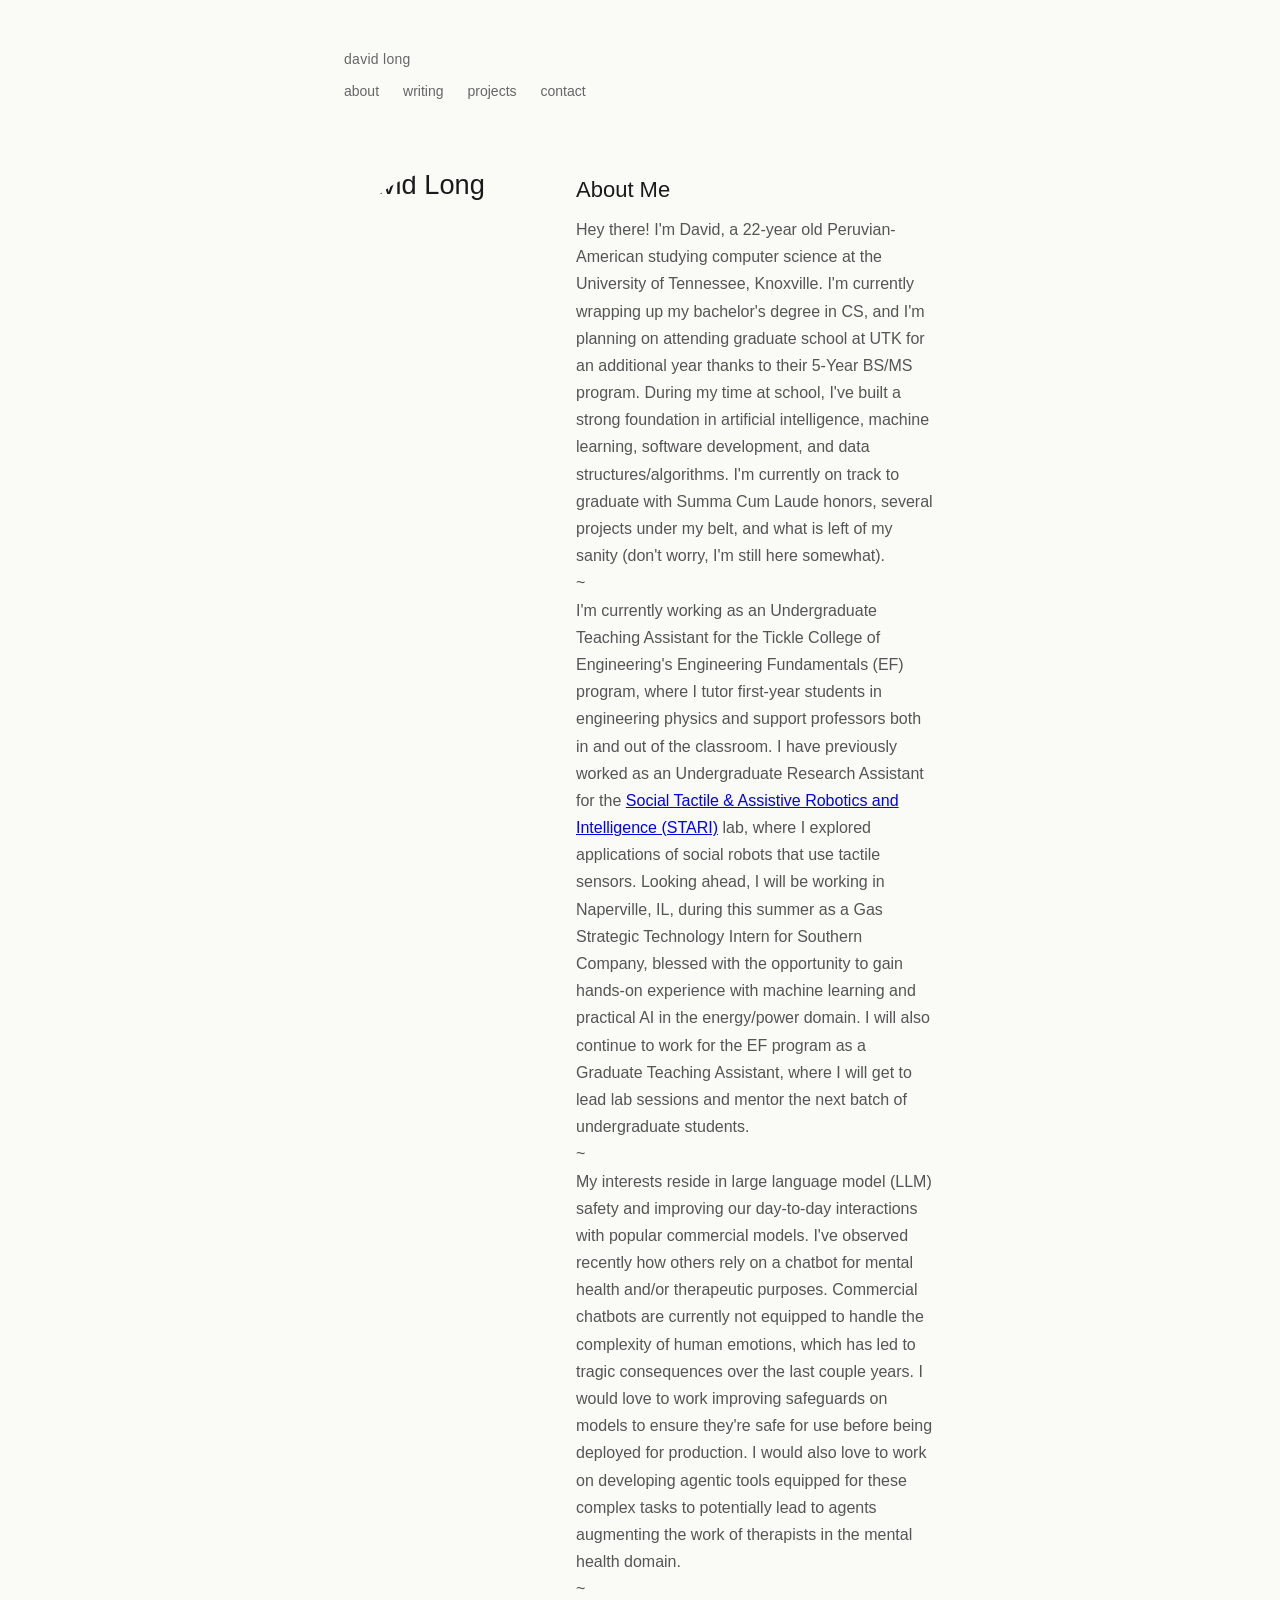
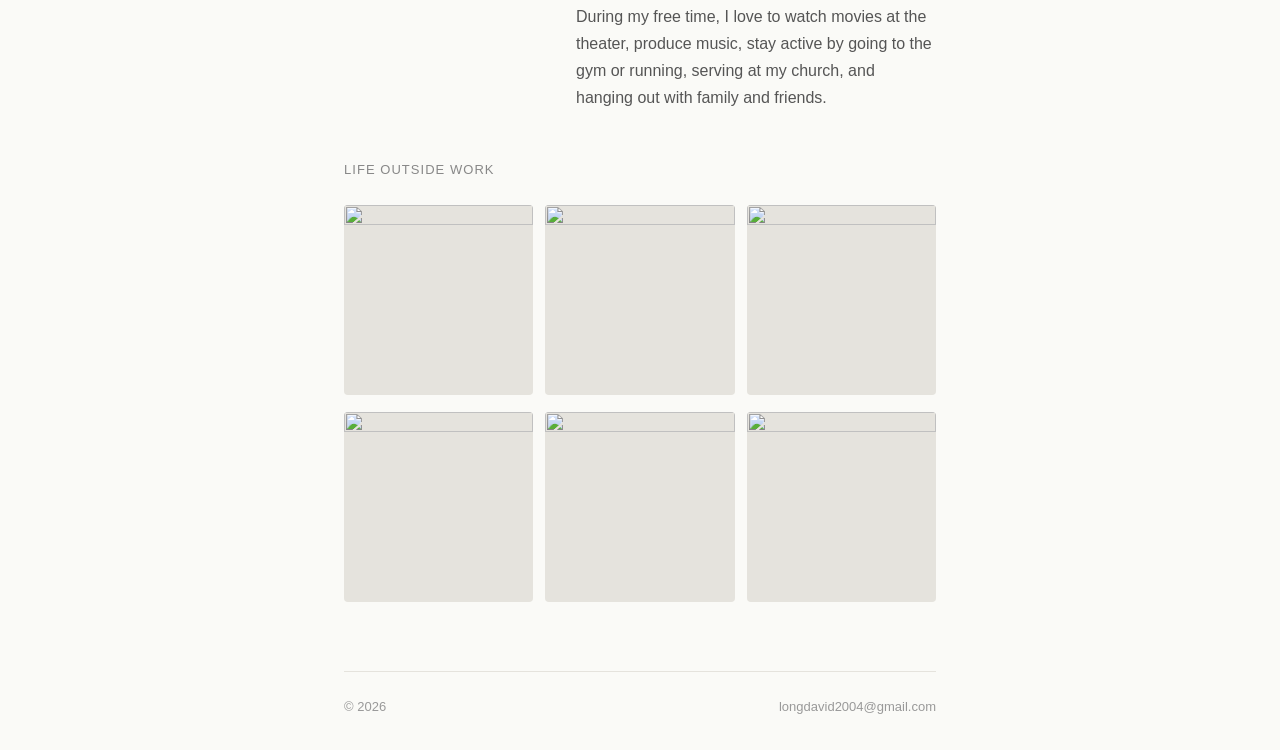
==== about.html @ 629b41fb "Edited about page and changed email on all pages" ====
<!DOCTYPE html>
<html lang="en">
<head>
  <meta charset="UTF-8">
  <meta name="viewport" content="width=device-width, initial-scale=1.0">
  <title>David Long — Portfolio</title>
  <link rel="stylesheet" href="styles.css">
</head>
<body>

  <header class="site-header">
    <p class="site-name">david long</p>
    <nav class="site-nav">
      <a href="about.html">about</a>
      <a href="writing/writing.html">writing</a>
      <a href="projects/projects.html">projects</a>
      <a href="contact.html">contact</a>
    </nav>
  </header>

  <main>
    <section class="about">
      <div class="headshot-wrapper">
        <img src="images/headshot.jpg" alt="David Long" class="headshot">
      </div>
      <div class="about-text">
        <h1>About Me</h1>
        <p>
          Hey there! I'm David, a 22-year old Peruvian-American studying computer science at the University of Tennessee, Knoxville.
          I'm currently wrapping up my bachelor's degree in CS, and I'm planning on attending graduate school at UTK for an additional year thanks to their 5-Year BS/MS program.
          During my time at school, I've built a strong foundation in artificial intelligence, machine learning, software development, and data structures/algorithms.
          I'm currently on track to graduate with Summa Cum Laude honors, several projects under my belt, and what is left of my sanity (don't worry, I'm still here somewhat).
        </p>
        <p>~</p>
        <p>
          I'm currently working as an Undergraduate Teaching Assistant for the Tickle College of Engineering's Engineering Fundamentals (EF) program, where I tutor first-year students in engineering physics and support professors both in and out of the classroom.
          I have previously worked as an Undergraduate Research Assistant for the <a href="https://stari.labs.utk.edu/">Social Tactile & Assistive Robotics and Intelligence (STARI)</a> lab, where I explored applications of social robots that use tactile sensors.
          Looking ahead, I will be working in Naperville, IL, during this summer as a Gas Strategic Technology Intern for Southern Company, blessed with the opportunity to gain hands-on experience with machine learning and practical AI in the energy/power domain.
          I will also continue to work for the EF program as a Graduate Teaching Assistant, where I will get to lead lab sessions and mentor the next batch of undergraduate students.
        </p>
        <p>~</p>
        <p>
          My interests reside in large language model (LLM) safety and improving our day-to-day interactions with popular commercial models.
          I've observed recently how others rely on a chatbot for mental health and/or therapeutic purposes.
          Commercial chatbots are currently not equipped to handle the complexity of human emotions, which has led to tragic consequences over the last couple years.
          I would love to work improving safeguards on models to ensure they're safe for use before being deployed for production.
          I would also love to work on developing agentic tools equipped for these complex tasks to potentially lead to agents augmenting the work of therapists in the mental health domain.
        </p>
        <p>~</p>
        <p>
          During my free time, I love to watch movies at the theater, produce music, stay active by going to the gym or running, serving at my church, and hanging out with family and friends.
        </p>
      </div>
    </section>
    <section class="photo-gallery">
      <h2>life outside work</h2>
      <div class="gallery-grid">
        <!-- Replace src="" with your image paths, e.g. src="images/fun1.jpg" -->
        <figure class="gallery-item">
          <img src="" alt="">
          <figcaption></figcaption>
        </figure>
        <figure class="gallery-item">
          <img src="" alt="">
          <figcaption></figcaption>
        </figure>
        <figure class="gallery-item">
          <img src="" alt="">
          <figcaption></figcaption>
        </figure>
        <figure class="gallery-item">
          <img src="" alt="">
          <figcaption></figcaption>
        </figure>
        <figure class="gallery-item">
          <img src="" alt="">
          <figcaption></figcaption>
        </figure>
        <figure class="gallery-item">
          <img src="" alt="">
          <figcaption></figcaption>
        </figure>
      </div>
    </section>
  </main>

  <footer id="contact" class="site-footer">
    <span>&copy; 2026</span>
    <a href="mailto:longdavid2004@gmail.com">longdavid2004@gmail.com</a>
  </footer>

</body>
</html>
---- styles.css ----
/* ---------- Reset & base ---------- */

* {
  margin: 0;
  padding: 0;
  box-sizing: border-box;
}

body {
  font-family: -apple-system, BlinkMacSystemFont, "Segoe UI", Helvetica, Arial, sans-serif;
  font-size: 16px;
  line-height: 1.7;
  color: #1a1a1a;
  background: #fafaf7;
  max-width: 640px;
  margin: 0 auto;
  padding: 3rem 1.5rem 2rem;
}

/* ---------- Header ---------- */

.site-header {
  margin-bottom: 4rem;
}

.site-name {
  font-size: 14px;
  color: #666;
  margin-bottom: 8px;
  letter-spacing: 0.02em;
}

.site-nav {
  display: flex;
  gap: 24px;
  font-size: 14px;
}

.site-nav a {
  color: #666;
  text-decoration: none;
  padding-bottom: 2px;
  border-bottom: 1px solid transparent;
  transition: color 0.15s, border-color 0.15s;
}

.site-nav a:hover {
  color: #1a1a1a;
  border-bottom-color: #1a1a1a;
}

/* ---------- Intro ---------- */

.intro {
  margin-bottom: 4rem;
  max-width: 520px;
}

.intro h1 {
  font-size: 22px;
  font-weight: 500;
  line-height: 1.5;
  margin-bottom: 1rem;
}

.intro p {
  color: #555;
}

/* ---------- Section headings ---------- */

section h2 {
  font-size: 13px;
  font-weight: 500;
  color: #888;
  text-transform: uppercase;
  letter-spacing: 0.08em;
  margin-bottom: 1.5rem;
}

section {
  margin-bottom: 3rem;
}

/* ---------- About / Headshot ---------- */

.about {
  display: flex;
  gap: 2rem;
  align-items: flex-start;
  margin-bottom: 3rem;
}

.headshot-wrapper {
  width: 200px;
  height: 200px;
  border-radius: 50%;
  overflow: hidden;
  flex-shrink: 0;
}

.headshot {
  width: 100%;
  height: 100%;
  object-fit: cover;
  object-position: center 15%;
  transform: scale(1.7) translateX(6%);
}

.about-text h1 {
  font-size: 22px;
  font-weight: 500;
  margin-bottom: 0.5rem;
}

.about-text p {
  color: #555;
}

@media (max-width: 520px) {
  .about {
    flex-direction: column;
  }
}

/* ---------- Writing list ---------- */

.post-list {
  list-style: none;
  border-top: 1px solid #e5e3dd;
}

.post-list li {
  border-bottom: 1px solid #e5e3dd;
}

.post-list a {
  display: flex;
  justify-content: space-between;
  align-items: baseline;
  padding: 1rem 0;
  color: #1a1a1a;
  text-decoration: none;
  transition: color 0.15s;
}

.post-list a:hover {
  color: #666;
}

.post-date {
  font-size: 13px;
  color: #999;
}

/* ---------- Projects ---------- */

.project-grid {
  display: grid;
  grid-template-columns: 1fr 1fr;
  gap: 2rem;
}

.project-grid h3 {
  font-size: 15px;
  font-weight: 500;
  margin-bottom: 4px;
}

.project-grid p {
  font-size: 14px;
  color: #555;
  line-height: 1.6;
}

/* ---------- Photo gallery ---------- */

.photo-gallery h2 {
  font-size: 13px;
  font-weight: 500;
  color: #888;
  text-transform: uppercase;
  letter-spacing: 0.08em;
  margin-bottom: 1.5rem;
}

.gallery-grid {
  display: grid;
  grid-template-columns: repeat(3, 1fr);
  gap: 0.75rem;
}

.gallery-item {
  display: flex;
  flex-direction: column;
  gap: 0.35rem;
}

.gallery-item img {
  width: 100%;
  aspect-ratio: 1 / 1;
  object-fit: cover;
  border-radius: 4px;
  background: #e5e3dd;
  display: block;
  transition: opacity 0.2s;
}

.gallery-item img:hover {
  opacity: 0.85;
}

.gallery-item figcaption {
  font-size: 12px;
  color: #999;
  text-align: center;
  line-height: 1.4;
}

@media (max-width: 520px) {
  .gallery-grid {
    grid-template-columns: repeat(2, 1fr);
  }
}

/* ---------- Footer ---------- */

.site-footer {
  margin-top: 4rem;
  padding-top: 1.5rem;
  border-top: 1px solid #e5e3dd;
  display: flex;
  justify-content: space-between;
  font-size: 13px;
  color: #999;
}

.site-footer a {
  color: #999;
  text-decoration: none;
}

.site-footer a:hover {
  color: #1a1a1a;
}

/* ---------- Mobile ---------- */

@media (max-width: 520px) {
  body {
    padding: 2rem 1.25rem;
  }

  .project-grid {
    grid-template-columns: 1fr;
    gap: 1.5rem;
  }
}
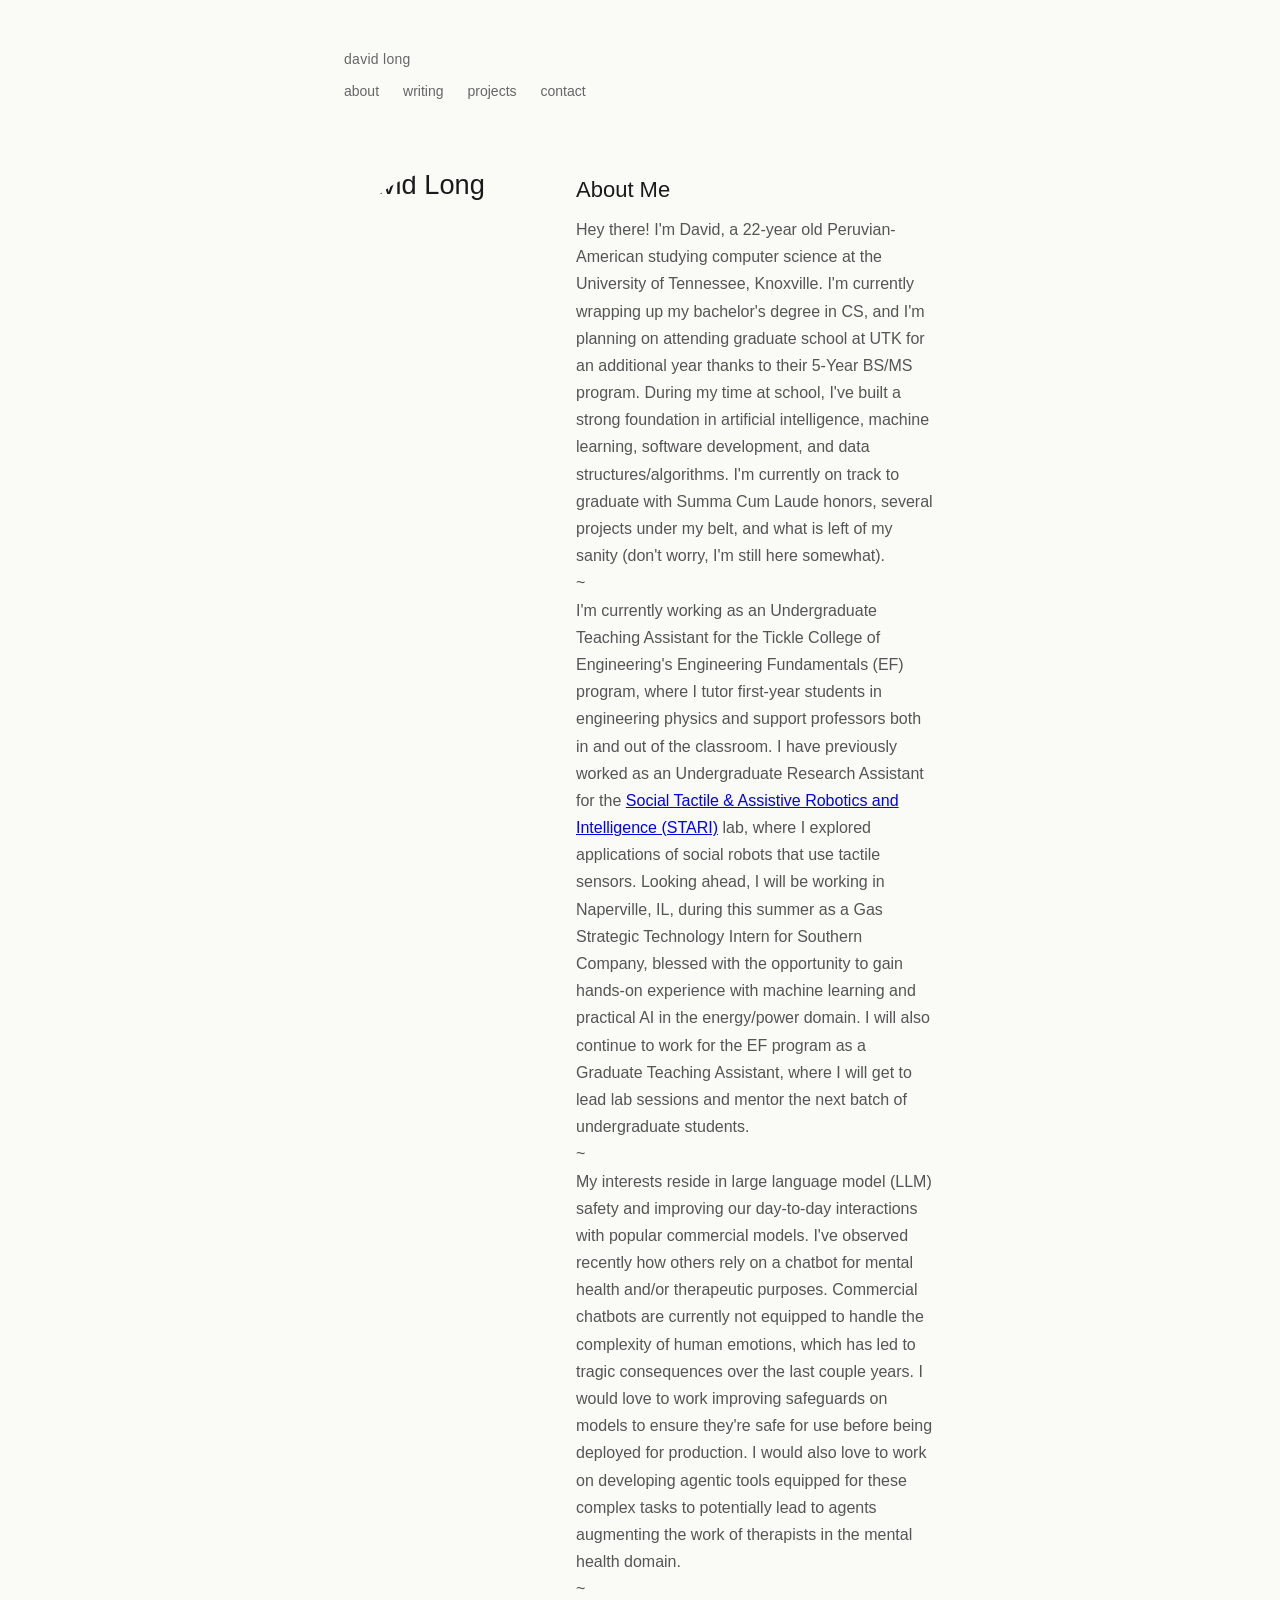
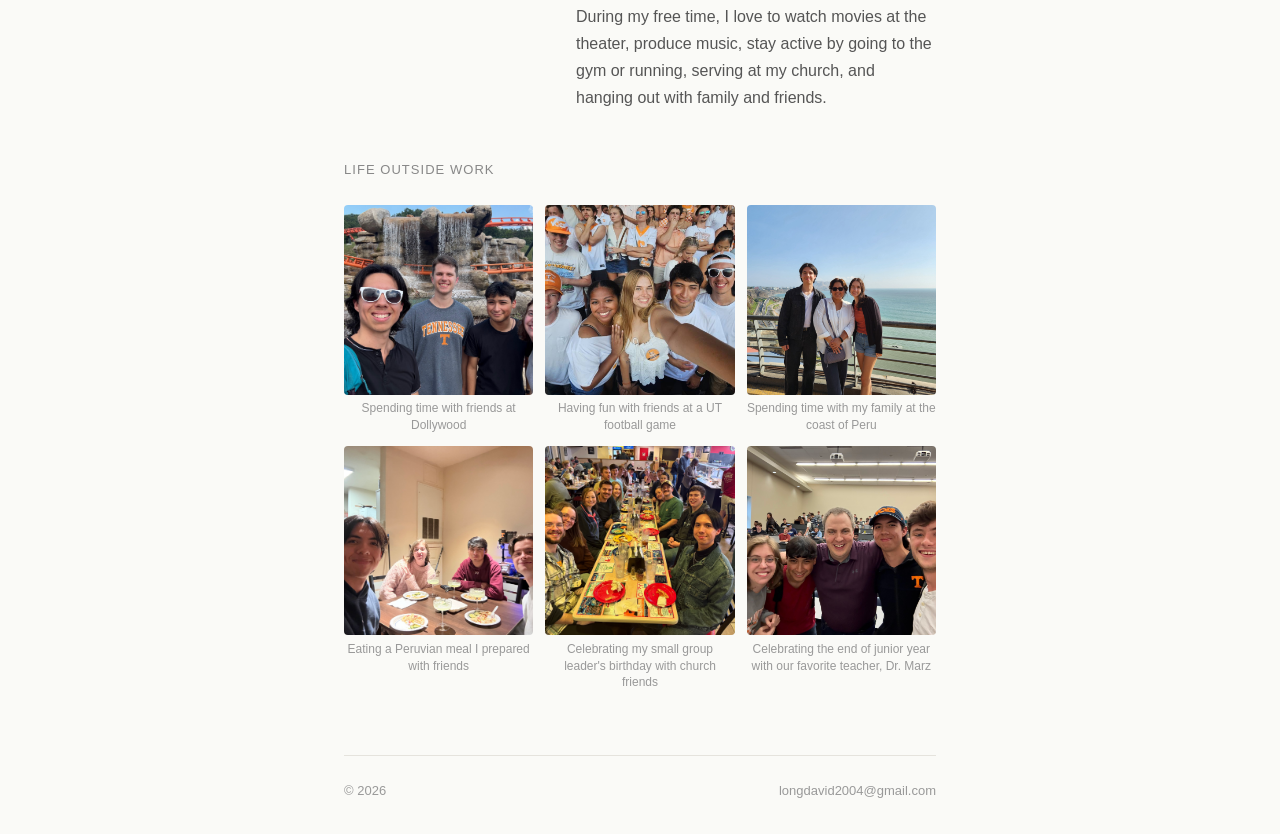
==== commit da640d84: "Added photos to image gallery in About page" ====
--- a/about.html
+++ b/about.html
@@ -57,28 +57,28 @@
       <div class="gallery-grid">
         <!-- Replace src="" with your image paths, e.g. src="images/fun1.jpg" -->
         <figure class="gallery-item">
-          <img src="" alt="">
-          <figcaption></figcaption>
+          <img src="images/dollywood.jpg" alt="description">
+          <figcaption>Spending time with friends at Dollywood</figcaption>
         </figure>
         <figure class="gallery-item">
-          <img src="" alt="">
-          <figcaption></figcaption>
+          <img src="images/football-game.JPG" alt="description">
+          <figcaption>Having fun with friends at a UT football game</figcaption>
         </figure>
         <figure class="gallery-item">
-          <img src="" alt="">
-          <figcaption></figcaption>
+          <img src="images/peru.JPG" alt="description">
+          <figcaption>Spending time with my family at the coast of Peru</figcaption>
         </figure>
         <figure class="gallery-item">
-          <img src="" alt="">
-          <figcaption></figcaption>
+          <img src="images/dinner.jpg" alt="description">
+          <figcaption>Eating a Peruvian meal I prepared with friends</figcaption>
         </figure>
         <figure class="gallery-item">
-          <img src="" alt="">
-          <figcaption></figcaption>
+          <img src="images/church-dinner.jpeg" alt="description">
+          <figcaption>Celebrating my small group leader's birthday with church friends</figcaption>
         </figure>
         <figure class="gallery-item">
-          <img src="" alt="">
-          <figcaption></figcaption>
+          <img src="images/marz.jpg" alt="description">
+          <figcaption>Celebrating the end of junior year with our favorite teacher, Dr. Marz</figcaption>
         </figure>
       </div>
     </section>
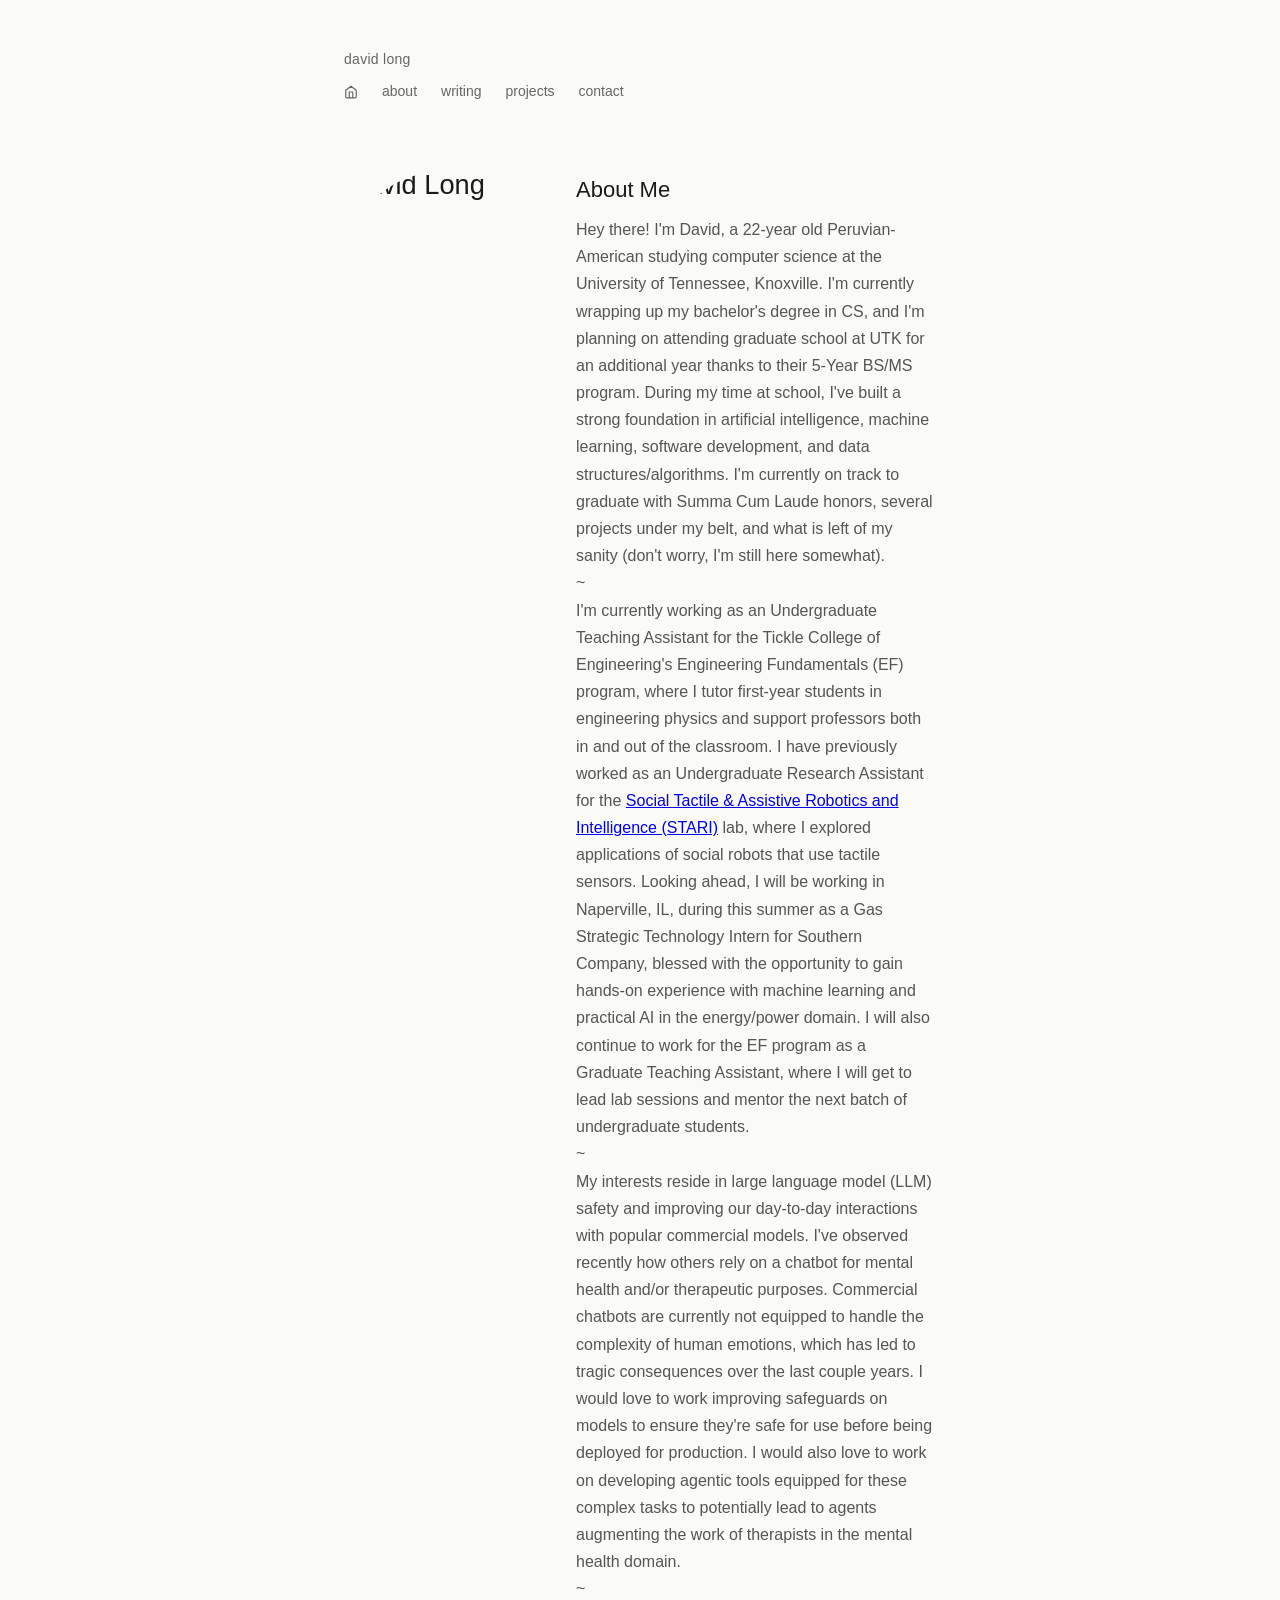
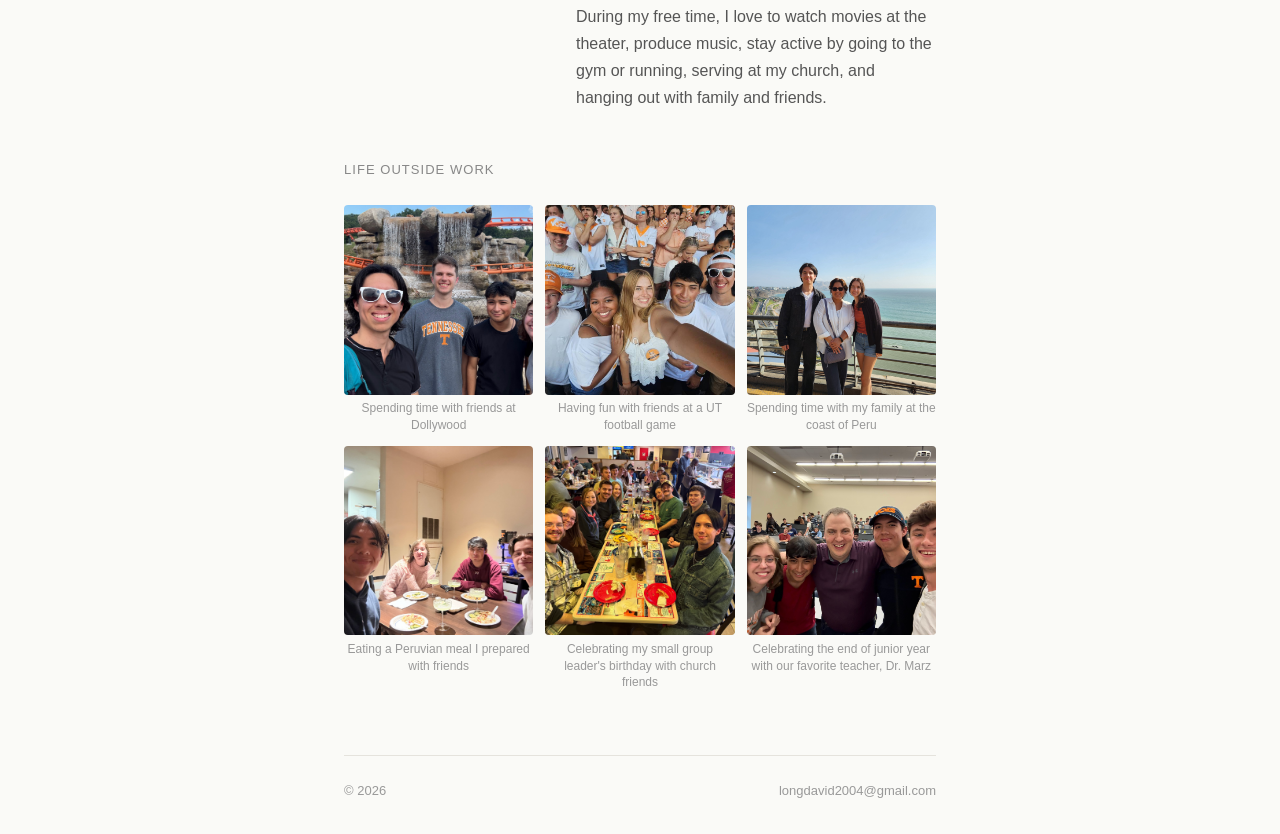
==== commit 4718bbb4: "Added projects to projects page, home icon to return to index.html" ====
--- a/about.html
+++ b/about.html
@@ -11,6 +11,9 @@
   <header class="site-header">
     <p class="site-name">david long</p>
     <nav class="site-nav">
+      <a href="index.html" class="nav-home" aria-label="Home">
+        <svg width="14" height="14" viewBox="0 0 24 24" fill="none" stroke="currentColor" stroke-width="2" stroke-linecap="round" stroke-linejoin="round"><path d="M3 9l9-7 9 7v11a2 2 0 0 1-2 2H5a2 2 0 0 1-2-2z"/><polyline points="9 22 9 12 15 12 15 22"/></svg>
+      </a>
       <a href="about.html">about</a>
       <a href="writing/writing.html">writing</a>
       <a href="projects/projects.html">projects</a>
--- a/styles.css
+++ b/styles.css
@@ -32,6 +32,7 @@
 
 .site-nav {
   display: flex;
+  align-items: center;
   gap: 24px;
   font-size: 14px;
 }
@@ -44,6 +45,10 @@
   transition: color 0.15s, border-color 0.15s;
 }
 
+.nav-home svg {
+  display: block;
+}
+
 .site-nav a:hover {
   color: #1a1a1a;
   border-bottom-color: #1a1a1a;
@@ -151,6 +156,111 @@
 .post-date {
   font-size: 13px;
   color: #999;
+}
+
+/* ---------- Projects page ---------- */
+
+.projects-section h2 {
+  font-size: 13px;
+  font-weight: 500;
+  color: #888;
+  text-transform: uppercase;
+  letter-spacing: 0.08em;
+  margin-bottom: 1.5rem;
+}
+
+.project-list {
+  list-style: none;
+  display: flex;
+  flex-direction: column;
+  gap: 1rem;
+}
+
+.project-card {
+  display: block;
+  padding: 1.25rem 1.5rem;
+  border: 1px solid #e5e3dd;
+  border-radius: 8px;
+  text-decoration: none;
+  color: inherit;
+  background: #fafaf7;
+  transition: background 0.2s, transform 0.2s, box-shadow 0.2s;
+}
+
+.project-card:hover {
+  background: #f0ede6;
+  transform: translateY(-3px);
+  box-shadow: 0 10px 28px rgba(0, 0, 0, 0.08);
+}
+
+.project-card-header {
+  display: flex;
+  justify-content: space-between;
+  align-items: center;
+  margin-bottom: 0.5rem;
+}
+
+.project-card-header h3 {
+  font-size: 15px;
+  font-weight: 500;
+  color: #1a1a1a;
+}
+
+.project-arrow {
+  font-size: 16px;
+  color: #aaa;
+  transition: color 0.2s, transform 0.2s;
+}
+
+.project-card:hover .project-arrow {
+  color: #1a1a1a;
+  transform: translate(2px, -2px);
+}
+
+.project-card p {
+  font-size: 14px;
+  color: #555;
+  line-height: 1.6;
+  margin-bottom: 1rem;
+}
+
+.project-date {
+  font-size: 12px !important;
+  color: #999 !important;
+  margin-bottom: 0.5rem !important;
+}
+
+.tech-stack {
+  display: flex;
+  flex-wrap: wrap;
+  gap: 0.45rem;
+}
+
+.tech-tag {
+  display: inline-flex;
+  align-items: center;
+  gap: 0.4rem;
+  padding: 0.2rem 0.6rem;
+  border: 1px solid #dedad3;
+  border-radius: 5px;
+  background: #fff;
+  font-size: 12px;
+  color: #555;
+  transition: background 0.15s, border-color 0.15s, box-shadow 0.15s, color 0.15s;
+  cursor: default;
+}
+
+.tech-tag:hover {
+  background: #fffefb;
+  border-color: #b8b3a8;
+  box-shadow: 0 0 10px rgba(0, 0, 0, 0.1);
+  color: #1a1a1a;
+}
+
+.tech-tag img {
+  width: 15px;
+  height: 15px;
+  object-fit: contain;
 }
 
 /* ---------- Projects ---------- */
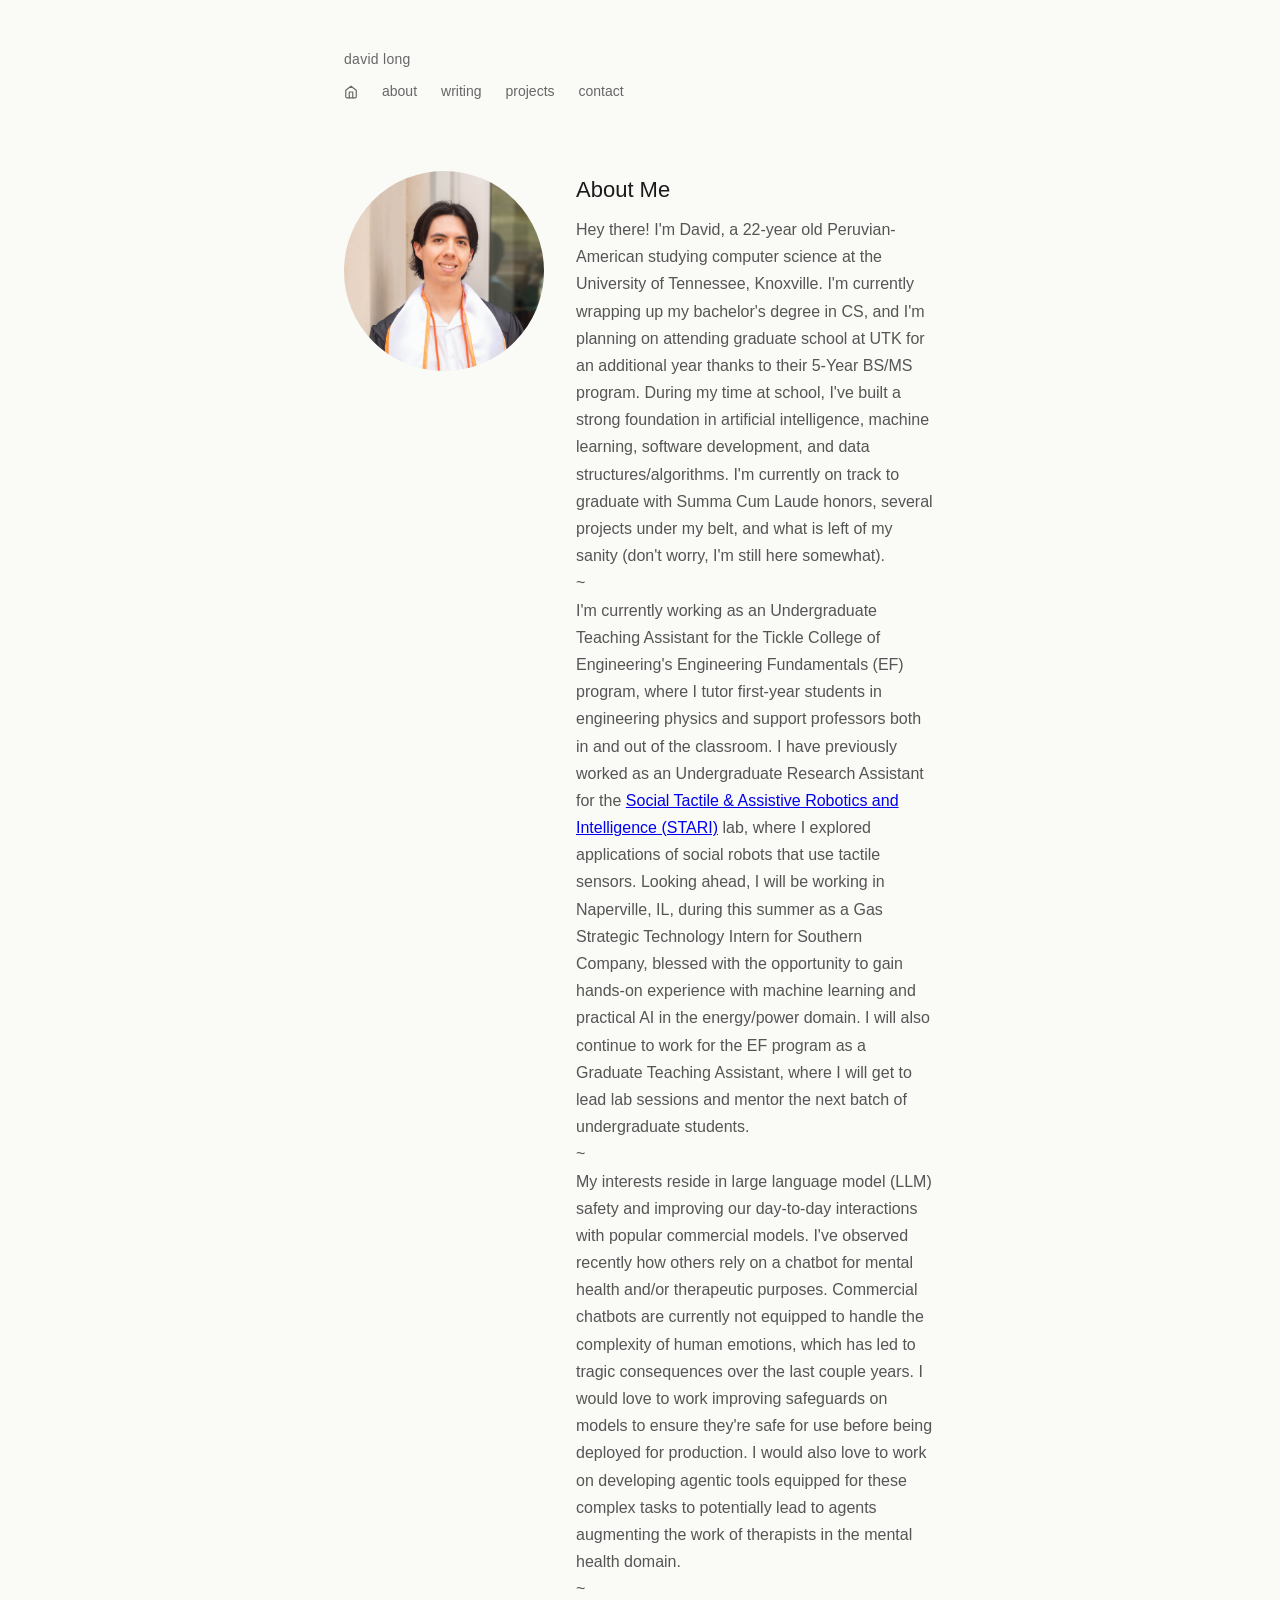
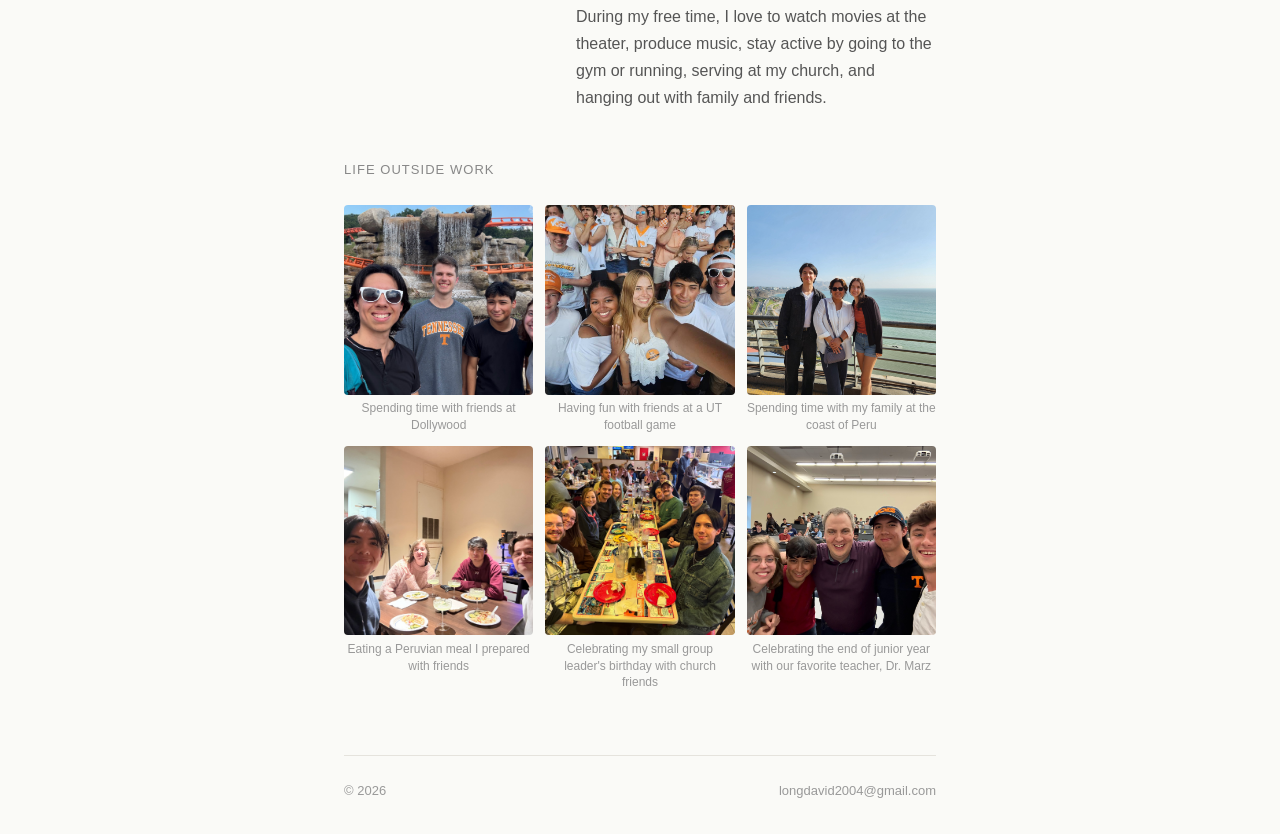
==== commit 3d0d3563: "Minor edit to headshot photo" ====
--- a/about.html
+++ b/about.html
@@ -24,7 +24,7 @@
   <main>
     <section class="about">
       <div class="headshot-wrapper">
-        <img src="images/headshot.jpg" alt="David Long" class="headshot">
+        <img src="images/headshot.JPG" alt="David Long" class="headshot">
       </div>
       <div class="about-text">
         <h1>About Me</h1>
--- a/styles.css
+++ b/styles.css
@@ -126,6 +126,75 @@
   .about {
     flex-direction: column;
   }
+}
+
+/* ---------- Contact page ---------- */
+
+.contact-section h2 {
+  font-size: 13px;
+  font-weight: 500;
+  color: #888;
+  text-transform: uppercase;
+  letter-spacing: 0.08em;
+  margin-bottom: 1rem;
+}
+
+.contact-intro {
+  font-size: 14px;
+  color: #555;
+  margin-bottom: 1.5rem;
+}
+
+.contact-list {
+  list-style: none;
+  border-top: 1px solid #e5e3dd;
+}
+
+.contact-item {
+  display: flex;
+  justify-content: space-between;
+  align-items: center;
+  padding: 1rem 0;
+  border-bottom: 1px solid #e5e3dd;
+  text-decoration: none;
+  color: #1a1a1a;
+  transition: color 0.15s;
+}
+
+.contact-item:hover {
+  color: #666;
+}
+
+.contact-label {
+  display: flex;
+  align-items: center;
+  gap: 0.55rem;
+  font-size: 14px;
+  font-weight: 500;
+}
+
+.contact-label svg {
+  flex-shrink: 0;
+  color: #888;
+  transition: color 0.15s;
+}
+
+.contact-item:hover .contact-label svg {
+  color: #555;
+}
+
+.contact-value {
+  font-size: 13px;
+  color: #999;
+  transition: color 0.15s;
+}
+
+.contact-item:hover .contact-value {
+  color: #666;
+}
+
+.contact-arrow {
+  margin-left: 3px;
 }
 
 /* ---------- Writing list ---------- */
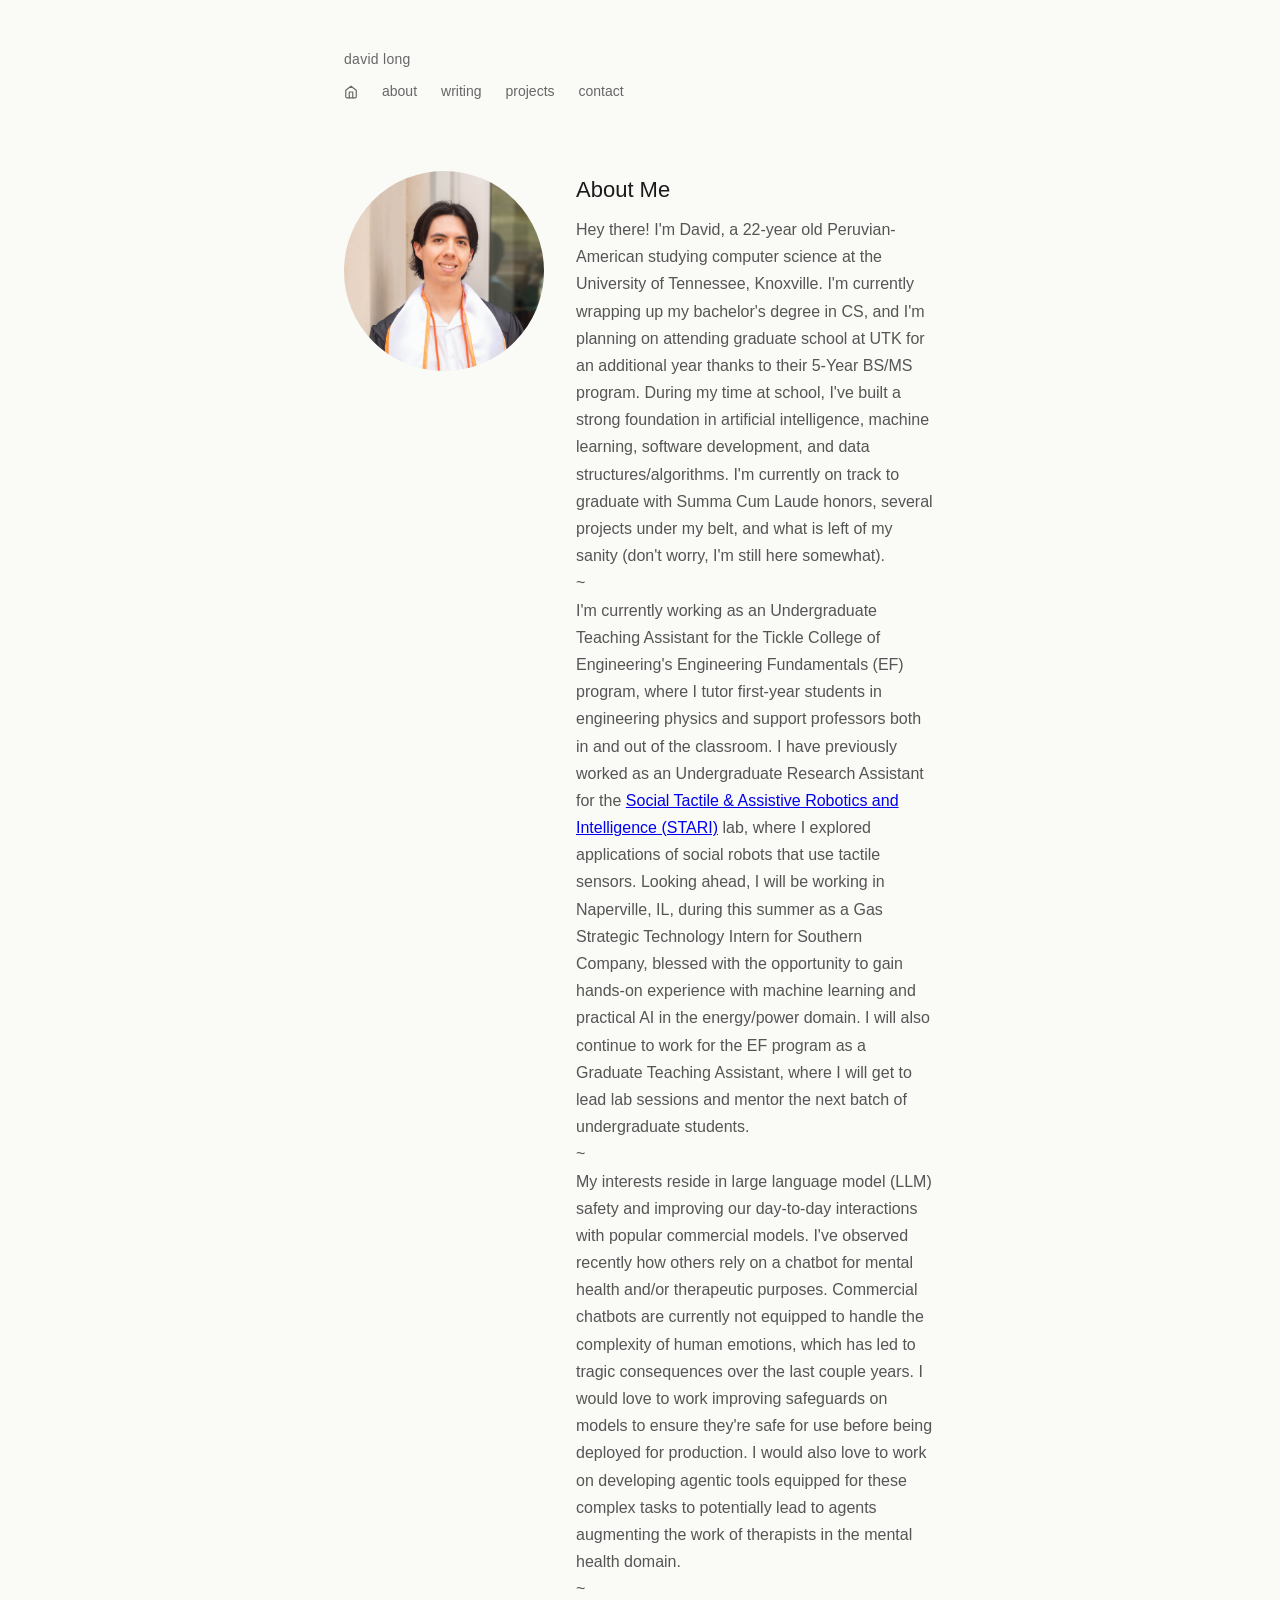
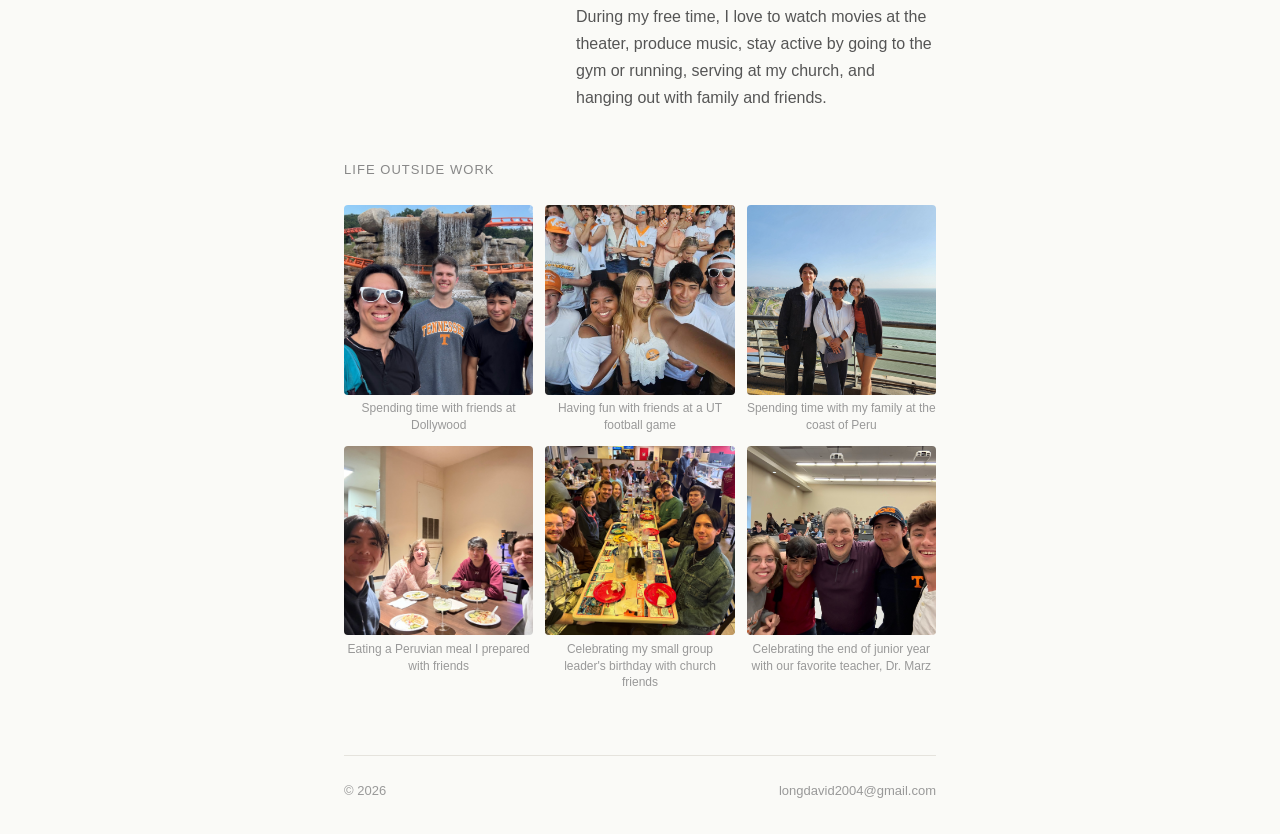
==== commit 4c40b81a: "Added comments to distinguish sections in HTML files" ====
--- a/about.html
+++ b/about.html
@@ -8,6 +8,7 @@
 </head>
 <body>
 
+  <!-- Site Header -->
   <header class="site-header">
     <p class="site-name">david long</p>
     <nav class="site-nav">
@@ -22,6 +23,7 @@
   </header>
 
   <main>
+    <!-- About Section -->
     <section class="about">
       <div class="headshot-wrapper">
         <img src="images/headshot.JPG" alt="David Long" class="headshot">
@@ -55,10 +57,11 @@
         </p>
       </div>
     </section>
+
+    <!-- Photo Gallery -->
     <section class="photo-gallery">
       <h2>life outside work</h2>
       <div class="gallery-grid">
-        <!-- Replace src="" with your image paths, e.g. src="images/fun1.jpg" -->
         <figure class="gallery-item">
           <img src="images/dollywood.jpg" alt="description">
           <figcaption>Spending time with friends at Dollywood</figcaption>
@@ -87,6 +90,7 @@
     </section>
   </main>
 
+  <!-- Contact Footer -->
   <footer id="contact" class="site-footer">
     <span>&copy; 2026</span>
     <a href="mailto:longdavid2004@gmail.com">longdavid2004@gmail.com</a>
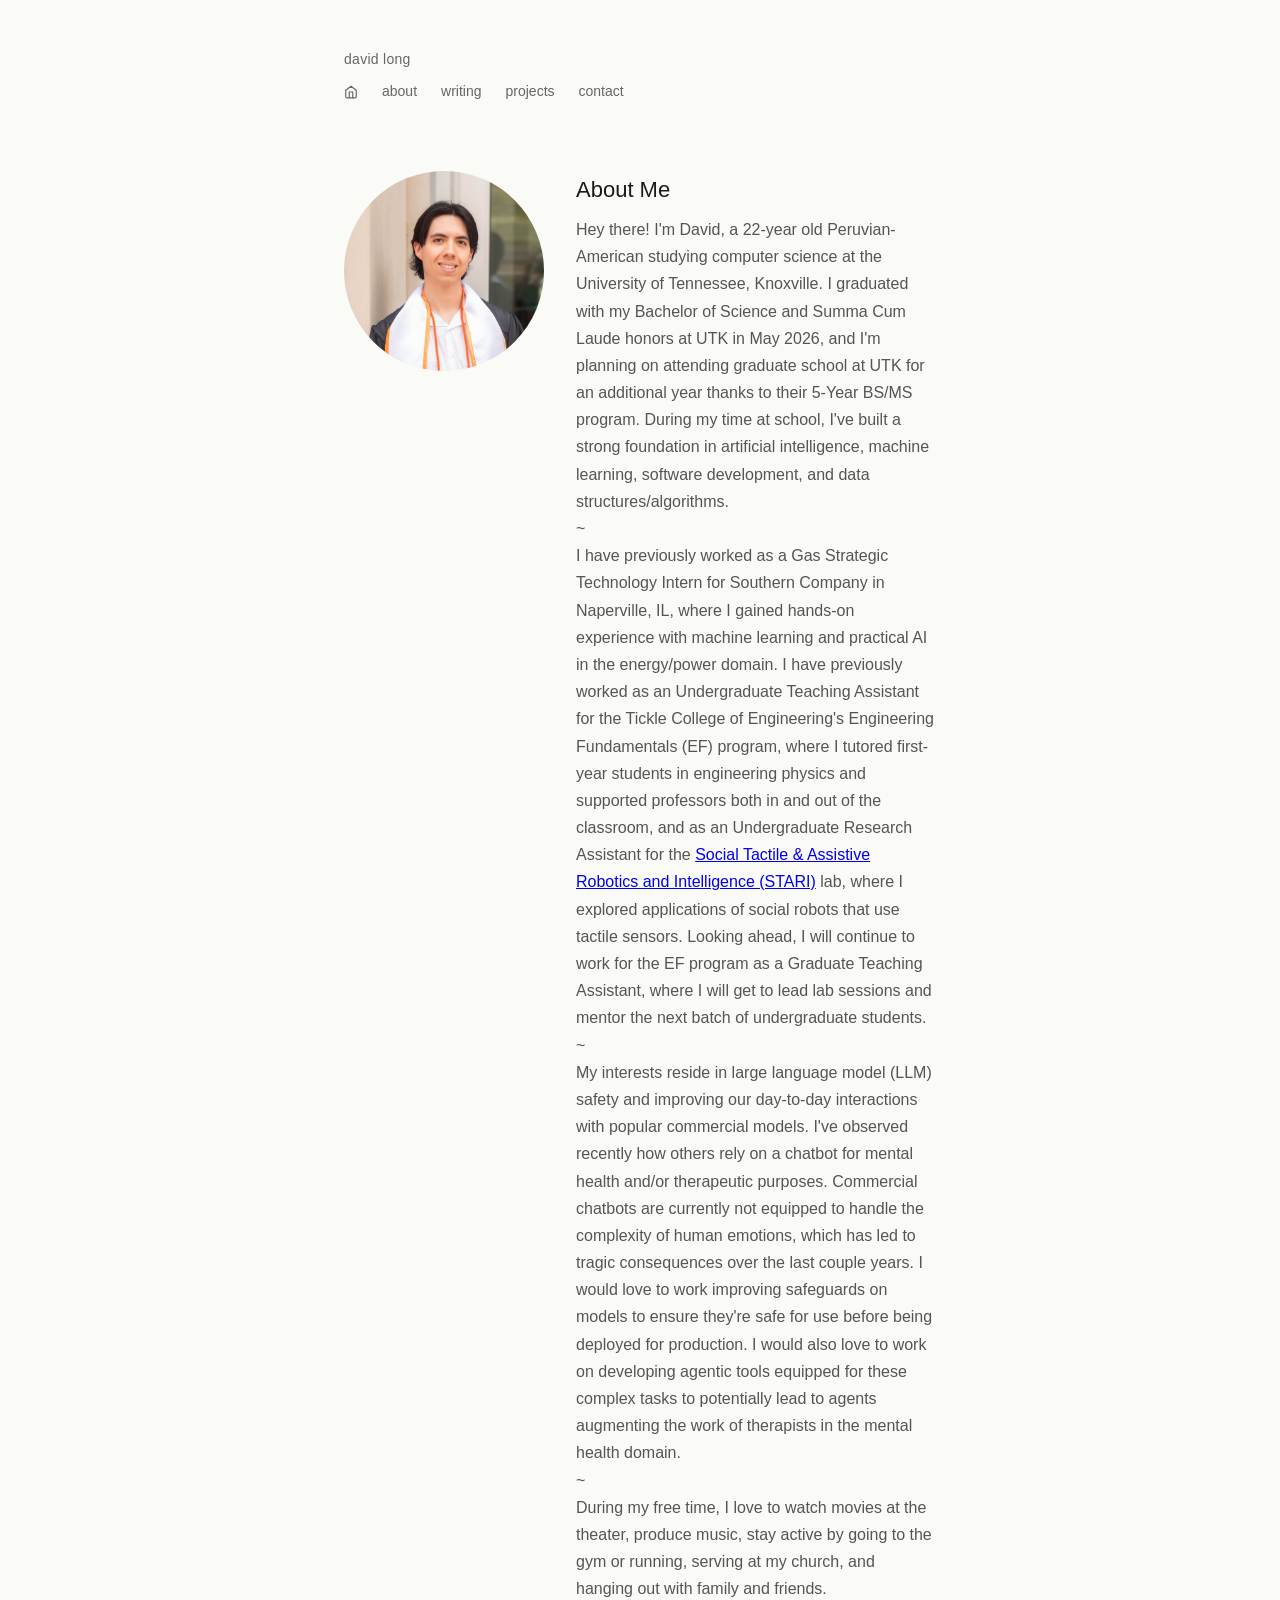
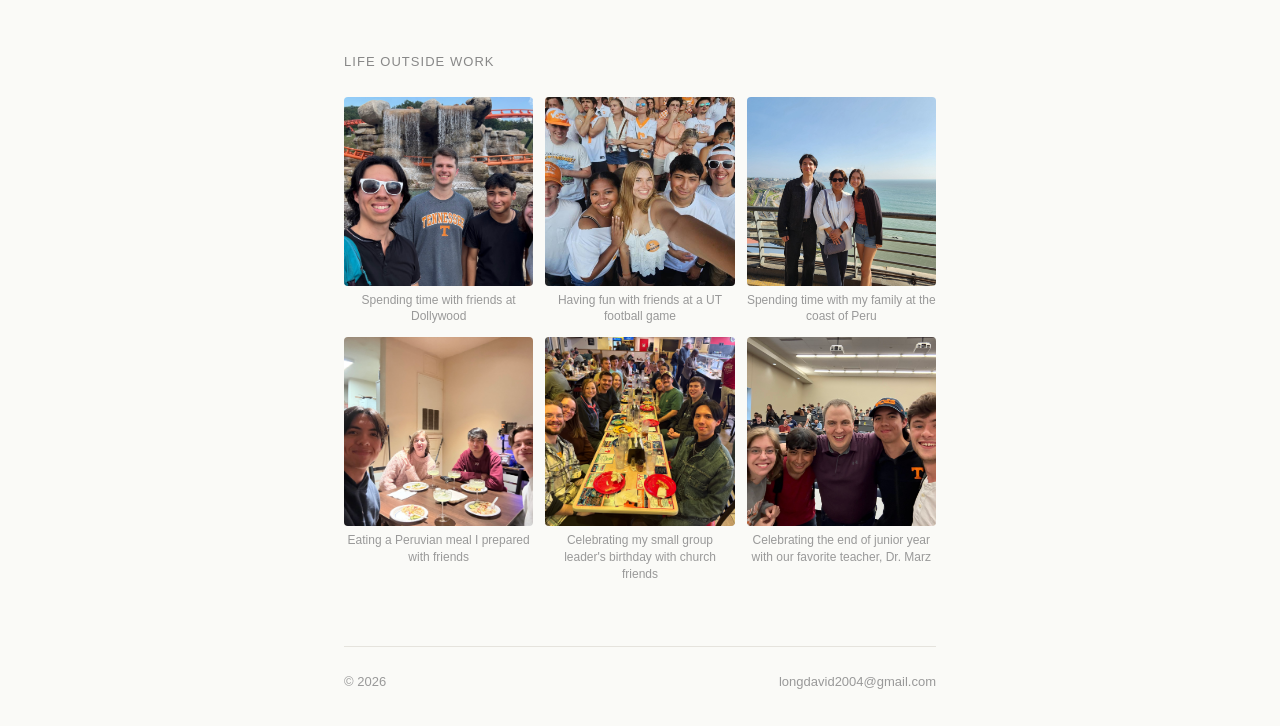
==== commit ce8b38bb: "Updated about page to reflect graduation + current work experience" ====
--- a/about.html
+++ b/about.html
@@ -32,16 +32,14 @@
         <h1>About Me</h1>
         <p>
           Hey there! I'm David, a 22-year old Peruvian-American studying computer science at the University of Tennessee, Knoxville.
-          I'm currently wrapping up my bachelor's degree in CS, and I'm planning on attending graduate school at UTK for an additional year thanks to their 5-Year BS/MS program.
+          I graduated with my Bachelor of Science and Summa Cum Laude honors at UTK in May 2026, and I'm planning on attending graduate school at UTK for an additional year thanks to their 5-Year BS/MS program.
           During my time at school, I've built a strong foundation in artificial intelligence, machine learning, software development, and data structures/algorithms.
-          I'm currently on track to graduate with Summa Cum Laude honors, several projects under my belt, and what is left of my sanity (don't worry, I'm still here somewhat).
         </p>
         <p>~</p>
         <p>
-          I'm currently working as an Undergraduate Teaching Assistant for the Tickle College of Engineering's Engineering Fundamentals (EF) program, where I tutor first-year students in engineering physics and support professors both in and out of the classroom.
-          I have previously worked as an Undergraduate Research Assistant for the <a href="https://stari.labs.utk.edu/">Social Tactile & Assistive Robotics and Intelligence (STARI)</a> lab, where I explored applications of social robots that use tactile sensors.
-          Looking ahead, I will be working in Naperville, IL, during this summer as a Gas Strategic Technology Intern for Southern Company, blessed with the opportunity to gain hands-on experience with machine learning and practical AI in the energy/power domain.
-          I will also continue to work for the EF program as a Graduate Teaching Assistant, where I will get to lead lab sessions and mentor the next batch of undergraduate students.
+          I have previously worked as a Gas Strategic Technology Intern for Southern Company in Naperville, IL, where I gained hands-on experience with machine learning and practical AI in the energy/power domain.
+          I have previously worked as an Undergraduate Teaching Assistant for the Tickle College of Engineering's Engineering Fundamentals (EF) program, where I tutored first-year students in engineering physics and supported professors both in and out of the classroom, and as an Undergraduate Research Assistant for the <a href="https://stari.labs.utk.edu/">Social Tactile & Assistive Robotics and Intelligence (STARI)</a> lab, where I explored applications of social robots that use tactile sensors.
+          Looking ahead, I will continue to work for the EF program as a Graduate Teaching Assistant, where I will get to lead lab sessions and mentor the next batch of undergraduate students.
         </p>
         <p>~</p>
         <p>
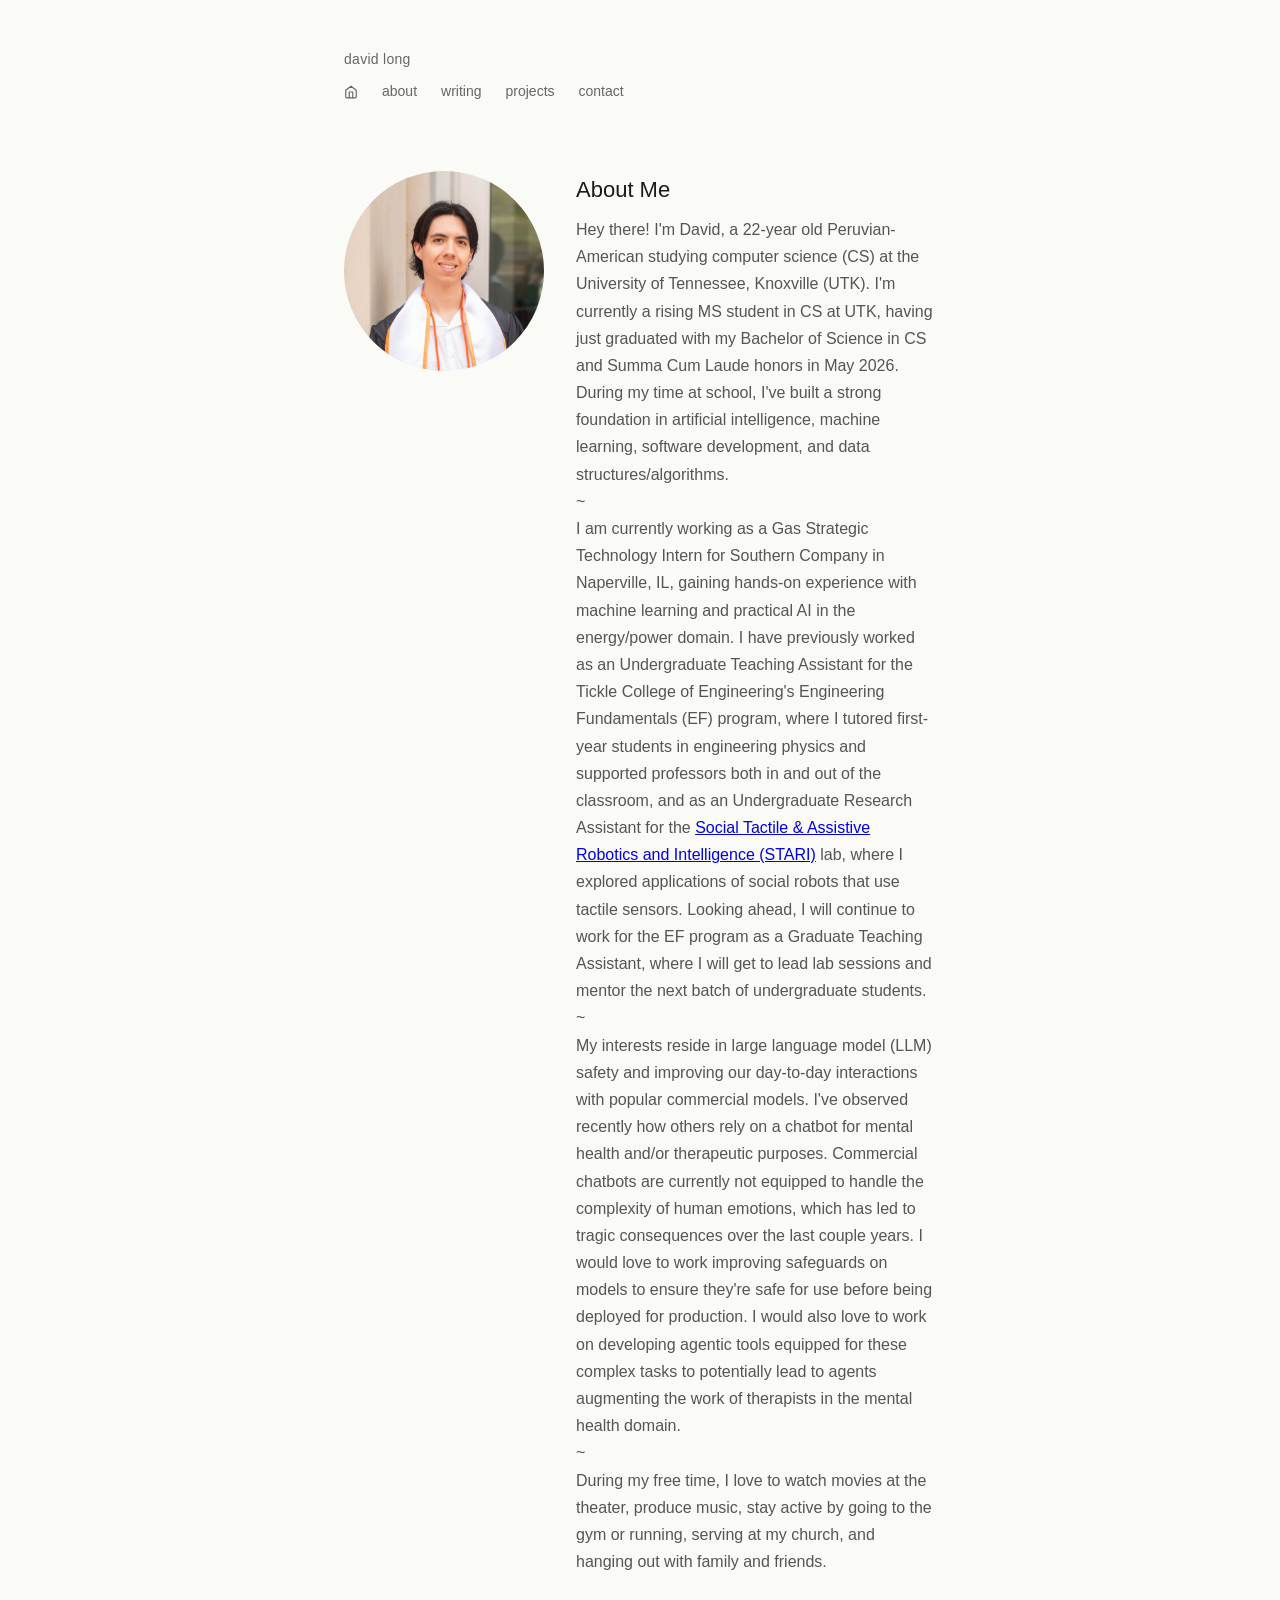
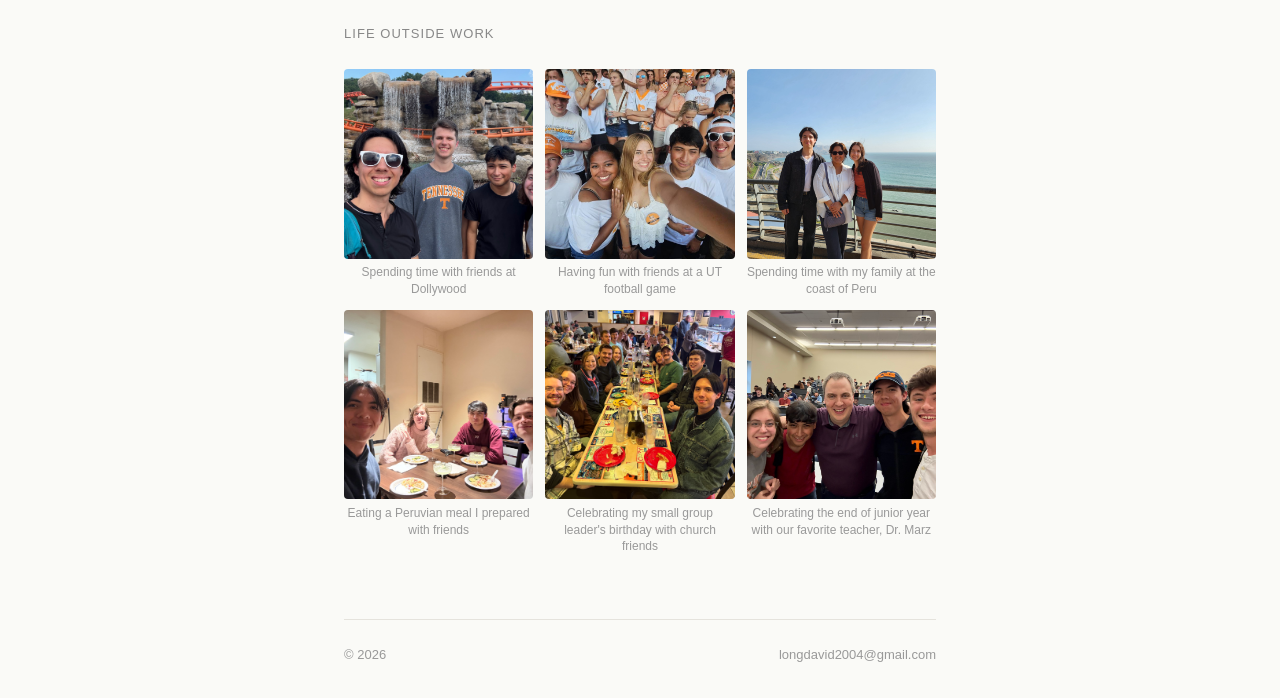
==== commit 99178c58: "Updated grammar and refined sentences in about page" ====
--- a/about.html
+++ b/about.html
@@ -31,13 +31,13 @@
       <div class="about-text">
         <h1>About Me</h1>
         <p>
-          Hey there! I'm David, a 22-year old Peruvian-American studying computer science at the University of Tennessee, Knoxville.
-          I graduated with my Bachelor of Science and Summa Cum Laude honors at UTK in May 2026, and I'm planning on attending graduate school at UTK for an additional year thanks to their 5-Year BS/MS program.
+          Hey there! I'm David, a 22-year old Peruvian-American studying computer science (CS) at the University of Tennessee, Knoxville (UTK).
+          I'm currently a rising MS student in CS at UTK, having just graduated with my Bachelor of Science in CS and Summa Cum Laude honors in May 2026.
           During my time at school, I've built a strong foundation in artificial intelligence, machine learning, software development, and data structures/algorithms.
         </p>
         <p>~</p>
         <p>
-          I have previously worked as a Gas Strategic Technology Intern for Southern Company in Naperville, IL, where I gained hands-on experience with machine learning and practical AI in the energy/power domain.
+          I am currently working as a Gas Strategic Technology Intern for Southern Company in Naperville, IL, gaining hands-on experience with machine learning and practical AI in the energy/power domain.
           I have previously worked as an Undergraduate Teaching Assistant for the Tickle College of Engineering's Engineering Fundamentals (EF) program, where I tutored first-year students in engineering physics and supported professors both in and out of the classroom, and as an Undergraduate Research Assistant for the <a href="https://stari.labs.utk.edu/">Social Tactile & Assistive Robotics and Intelligence (STARI)</a> lab, where I explored applications of social robots that use tactile sensors.
           Looking ahead, I will continue to work for the EF program as a Graduate Teaching Assistant, where I will get to lead lab sessions and mentor the next batch of undergraduate students.
         </p>
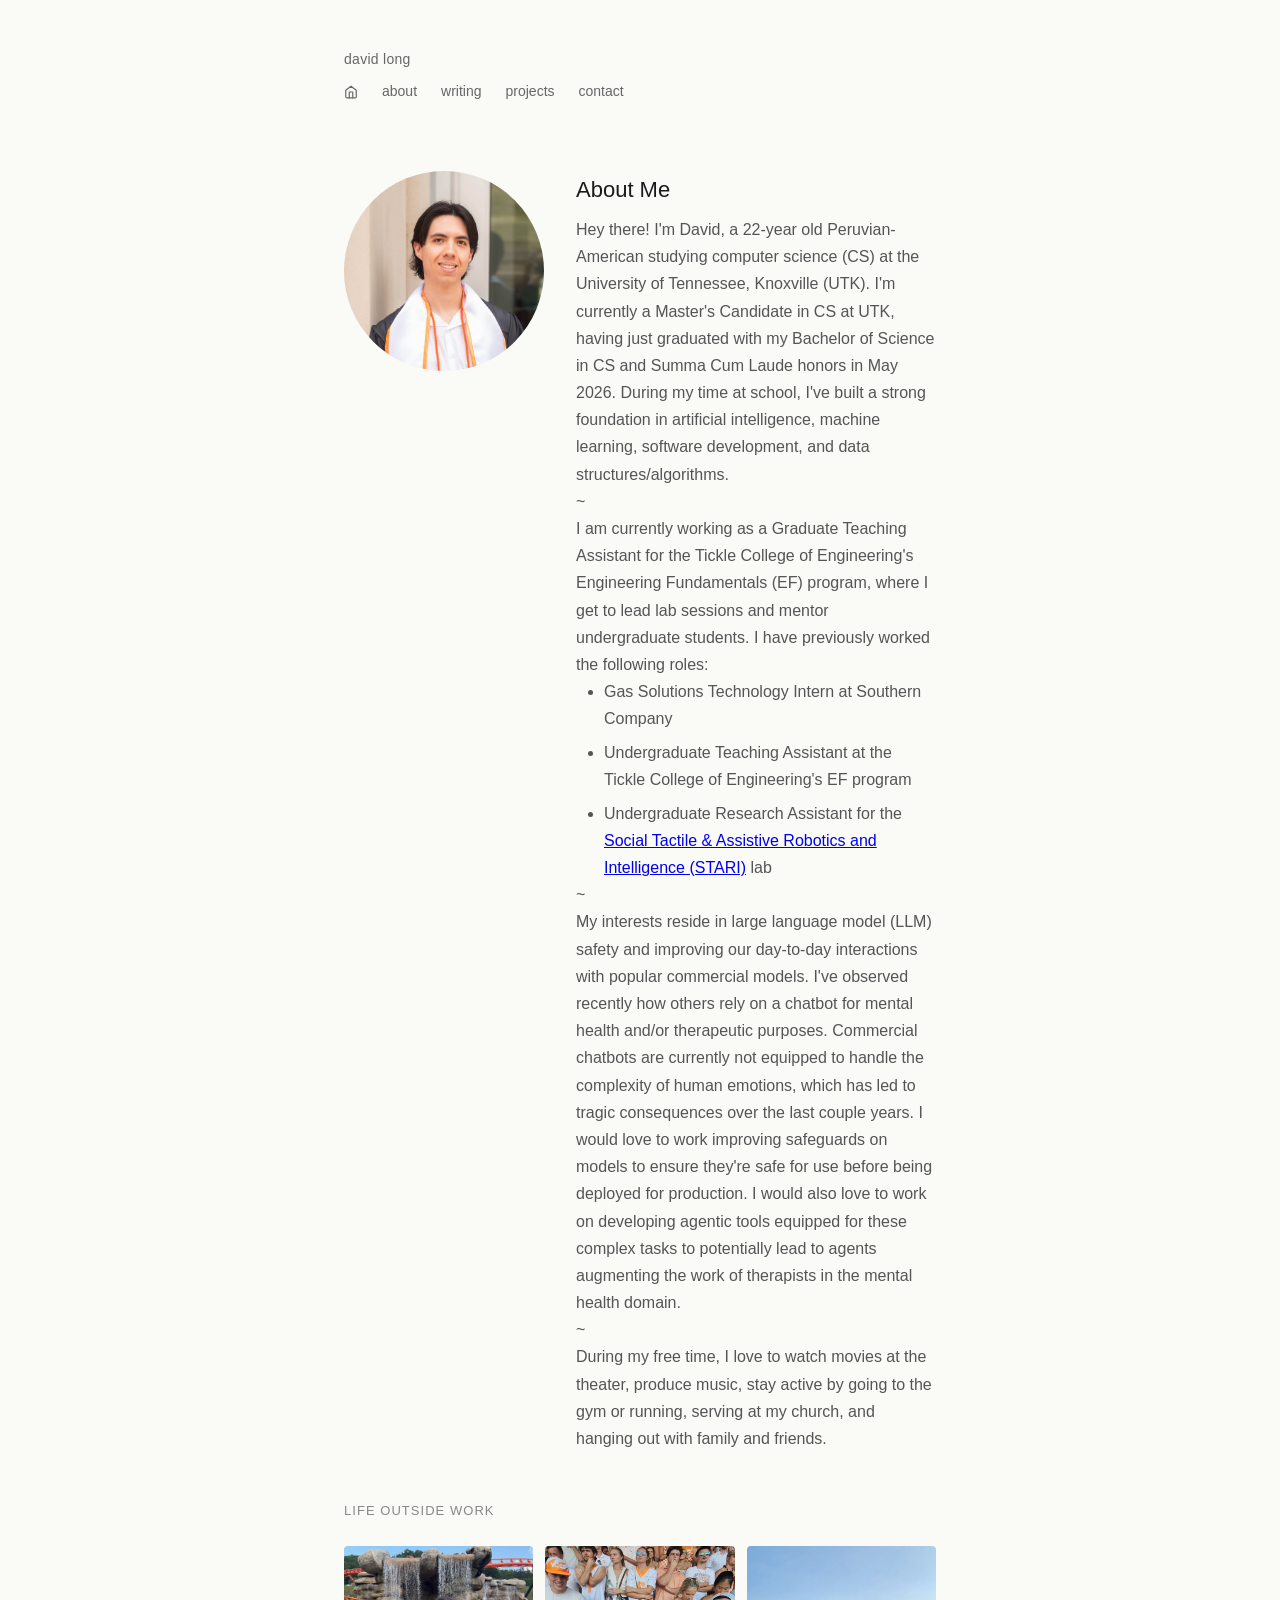
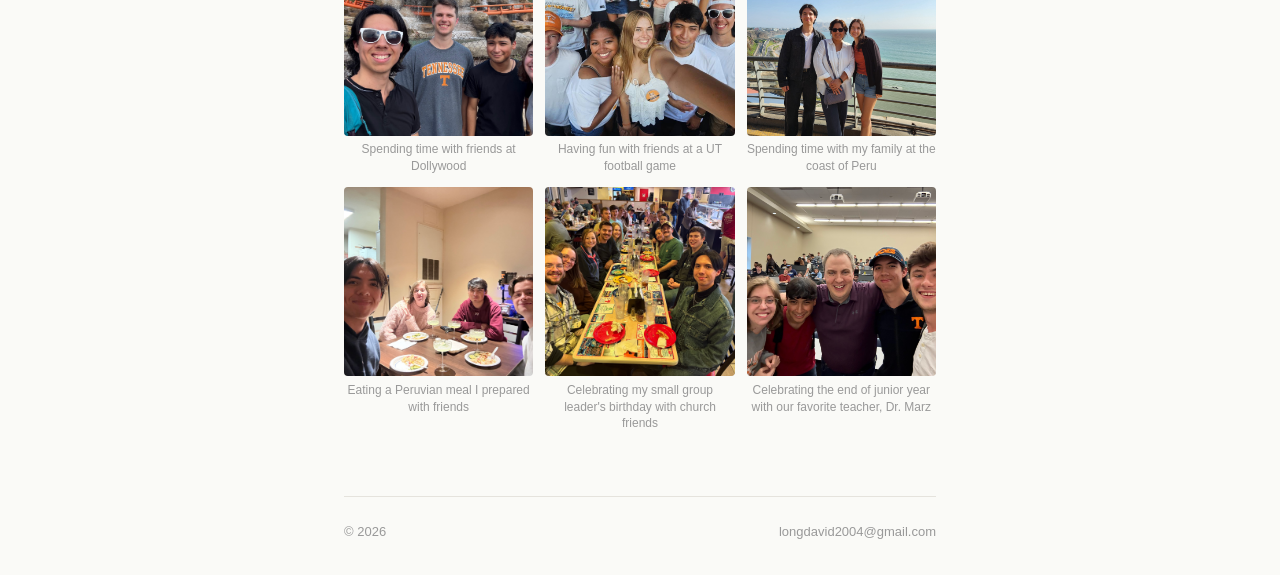
==== commit b3c1199e: "updated home page + about me page" ====
--- a/about.html
+++ b/about.html
@@ -32,15 +32,19 @@
         <h1>About Me</h1>
         <p>
           Hey there! I'm David, a 22-year old Peruvian-American studying computer science (CS) at the University of Tennessee, Knoxville (UTK).
-          I'm currently a rising MS student in CS at UTK, having just graduated with my Bachelor of Science in CS and Summa Cum Laude honors in May 2026.
+          I'm currently a Master's Candidate in CS at UTK, having just graduated with my Bachelor of Science in CS and Summa Cum Laude honors in May 2026.
           During my time at school, I've built a strong foundation in artificial intelligence, machine learning, software development, and data structures/algorithms.
         </p>
         <p>~</p>
         <p>
-          I am currently working as a Gas Strategic Technology Intern for Southern Company in Naperville, IL, gaining hands-on experience with machine learning and practical AI in the energy/power domain.
-          I have previously worked as an Undergraduate Teaching Assistant for the Tickle College of Engineering's Engineering Fundamentals (EF) program, where I tutored first-year students in engineering physics and supported professors both in and out of the classroom, and as an Undergraduate Research Assistant for the <a href="https://stari.labs.utk.edu/">Social Tactile & Assistive Robotics and Intelligence (STARI)</a> lab, where I explored applications of social robots that use tactile sensors.
-          Looking ahead, I will continue to work for the EF program as a Graduate Teaching Assistant, where I will get to lead lab sessions and mentor the next batch of undergraduate students.
+          I am currently working as a Graduate Teaching Assistant for the Tickle College of Engineering's Engineering Fundamentals (EF) program, where I get to lead lab sessions and mentor undergraduate students.
+          I have previously worked the following roles:
         </p>
+        <ul>
+            <li>Gas Solutions Technology Intern at Southern Company</li>
+            <li>Undergraduate Teaching Assistant at the Tickle College of Engineering's EF program</li>
+            <li>Undergraduate Research Assistant for the <a href="https://stari.labs.utk.edu/">Social Tactile & Assistive Robotics and Intelligence (STARI)</a> lab</li>
+        </ul>
         <p>~</p>
         <p>
           My interests reside in large language model (LLM) safety and improving our day-to-day interactions with popular commercial models.
--- a/styles.css
+++ b/styles.css
@@ -122,6 +122,19 @@
   color: #555;
 }
 
+.about-text ul {
+  color: #555;
+  padding-left: 1.75rem;
+}
+
+.about-text li {
+  margin-bottom: 0.4rem;
+}
+
+.about-text li:last-child {
+  margin-bottom: 0;
+}
+
 @media (max-width: 520px) {
   .about {
     flex-direction: column;
@@ -199,32 +212,83 @@
 
 /* ---------- Writing list ---------- */
 
-.post-list {
-  list-style: none;
-  border-top: 1px solid #e5e3dd;
-}
-
-.post-list li {
-  border-bottom: 1px solid #e5e3dd;
-}
-
-.post-list a {
-  display: flex;
-  justify-content: space-between;
-  align-items: baseline;
-  padding: 1rem 0;
-  color: #1a1a1a;
+.writing-section h2 {
+  font-size: 13px;
+  font-weight: 500;
+  color: #888;
+  text-transform: uppercase;
+  letter-spacing: 0.08em;
+  margin-bottom: 1.5rem;
+}
+
+/* ---------- Individual post ---------- */
+
+.post-article {
+  max-width: 600px;
+}
+
+.post-back {
+  display: inline-block;
+  font-size: 13px;
+  color: #999;
   text-decoration: none;
+  margin-bottom: 1.5rem;
   transition: color 0.15s;
 }
 
-.post-list a:hover {
-  color: #666;
-}
-
-.post-date {
+.post-back:hover {
+  color: #1a1a1a;
+}
+
+.post-header {
+  margin-bottom: 2.5rem;
+}
+
+.post-header h1 {
+  font-size: 22px;
+  font-weight: 500;
+  line-height: 1.4;
+  margin-bottom: 0.5rem;
+  color: #1a1a1a;
+}
+
+.post-meta {
   font-size: 13px;
   color: #999;
+}
+
+.post-body p {
+  font-size: 15px;
+  color: #333;
+  line-height: 1.8;
+  margin-bottom: 1.25rem;
+}
+
+.post-body h2 {
+  font-size: 13px;
+  font-weight: 500;
+  color: #888;
+  text-transform: uppercase;
+  letter-spacing: 0.08em;
+  margin: 2rem 0 1rem;
+}
+
+.post-body strong {
+  font-weight: 600;
+  color: #1a1a1a;
+}
+
+.post-body em {
+  font-style: italic;
+}
+
+.post-body code {
+  font-family: "SF Mono", "Fira Code", Menlo, Consolas, monospace;
+  font-size: 13px;
+  background: #f0ede6;
+  border-radius: 3px;
+  padding: 0.1em 0.35em;
+  color: #444;
 }
 
 /* ---------- Projects page ---------- */
